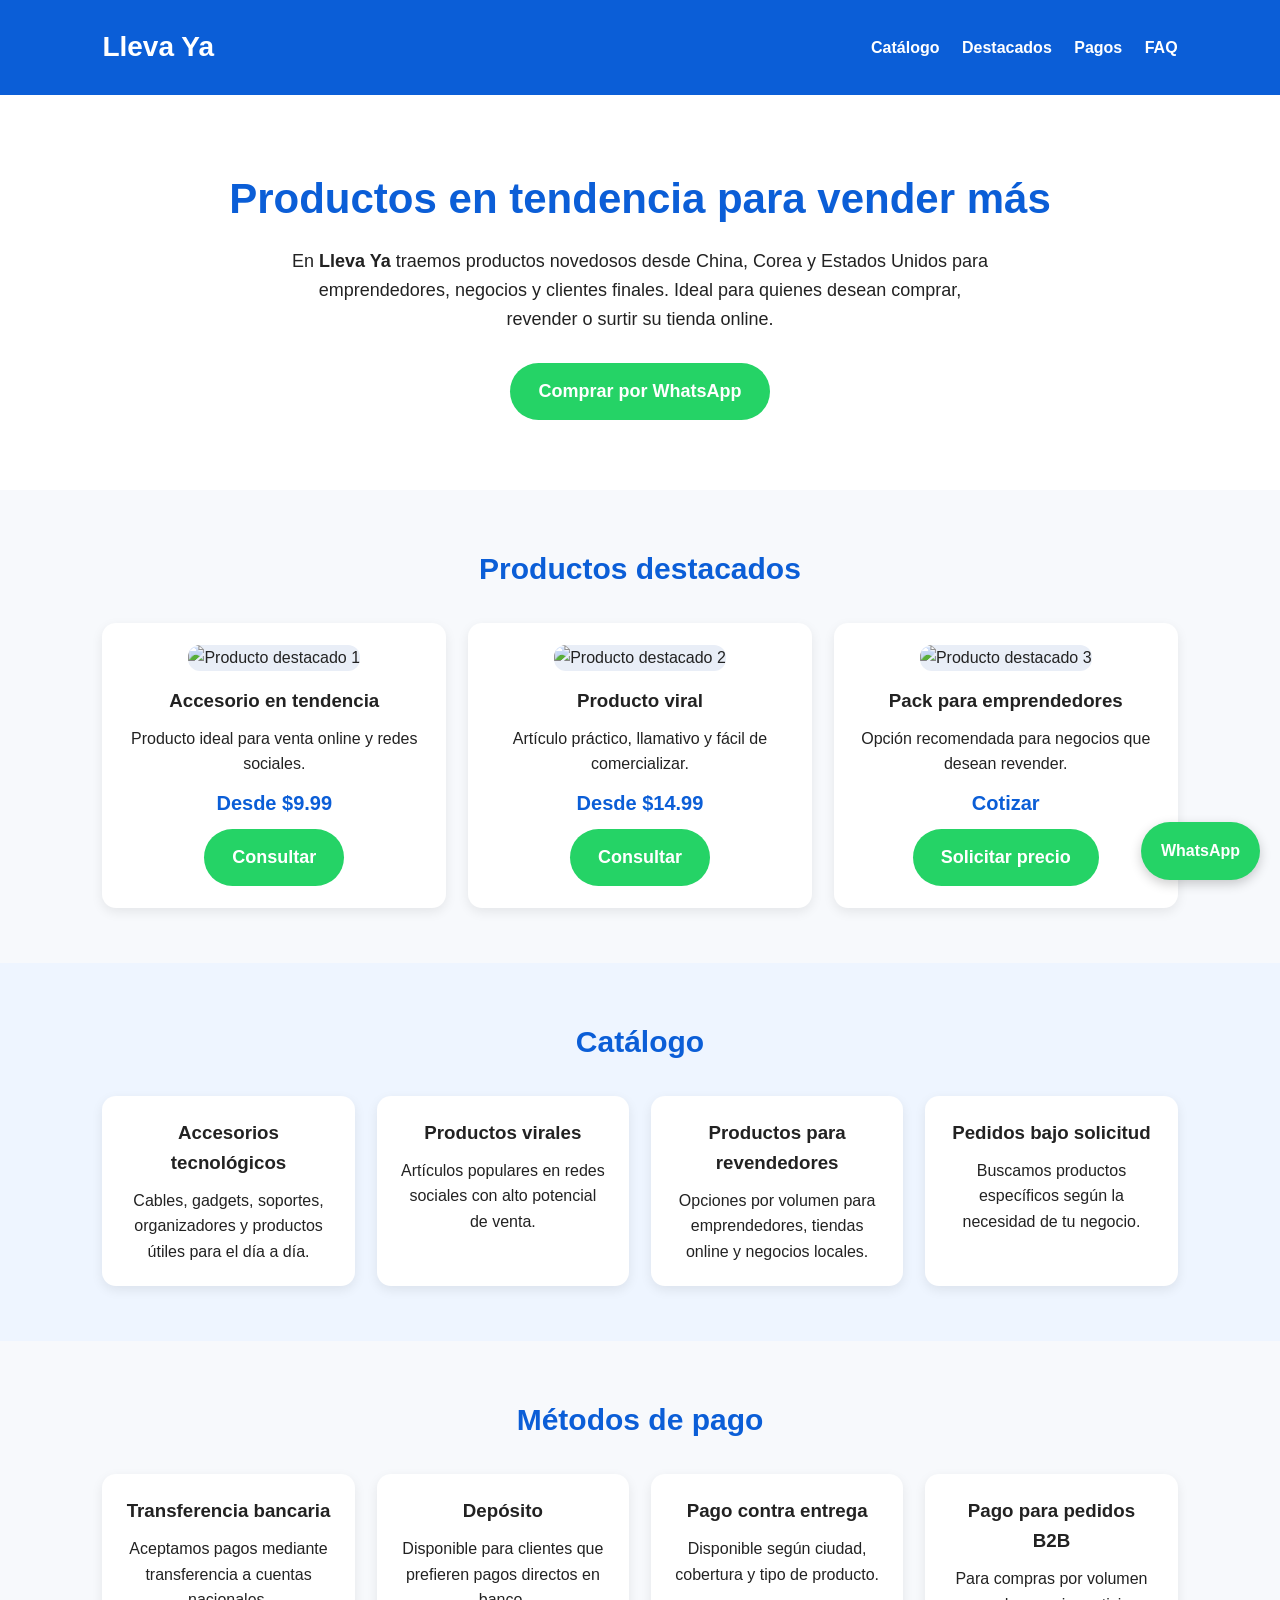
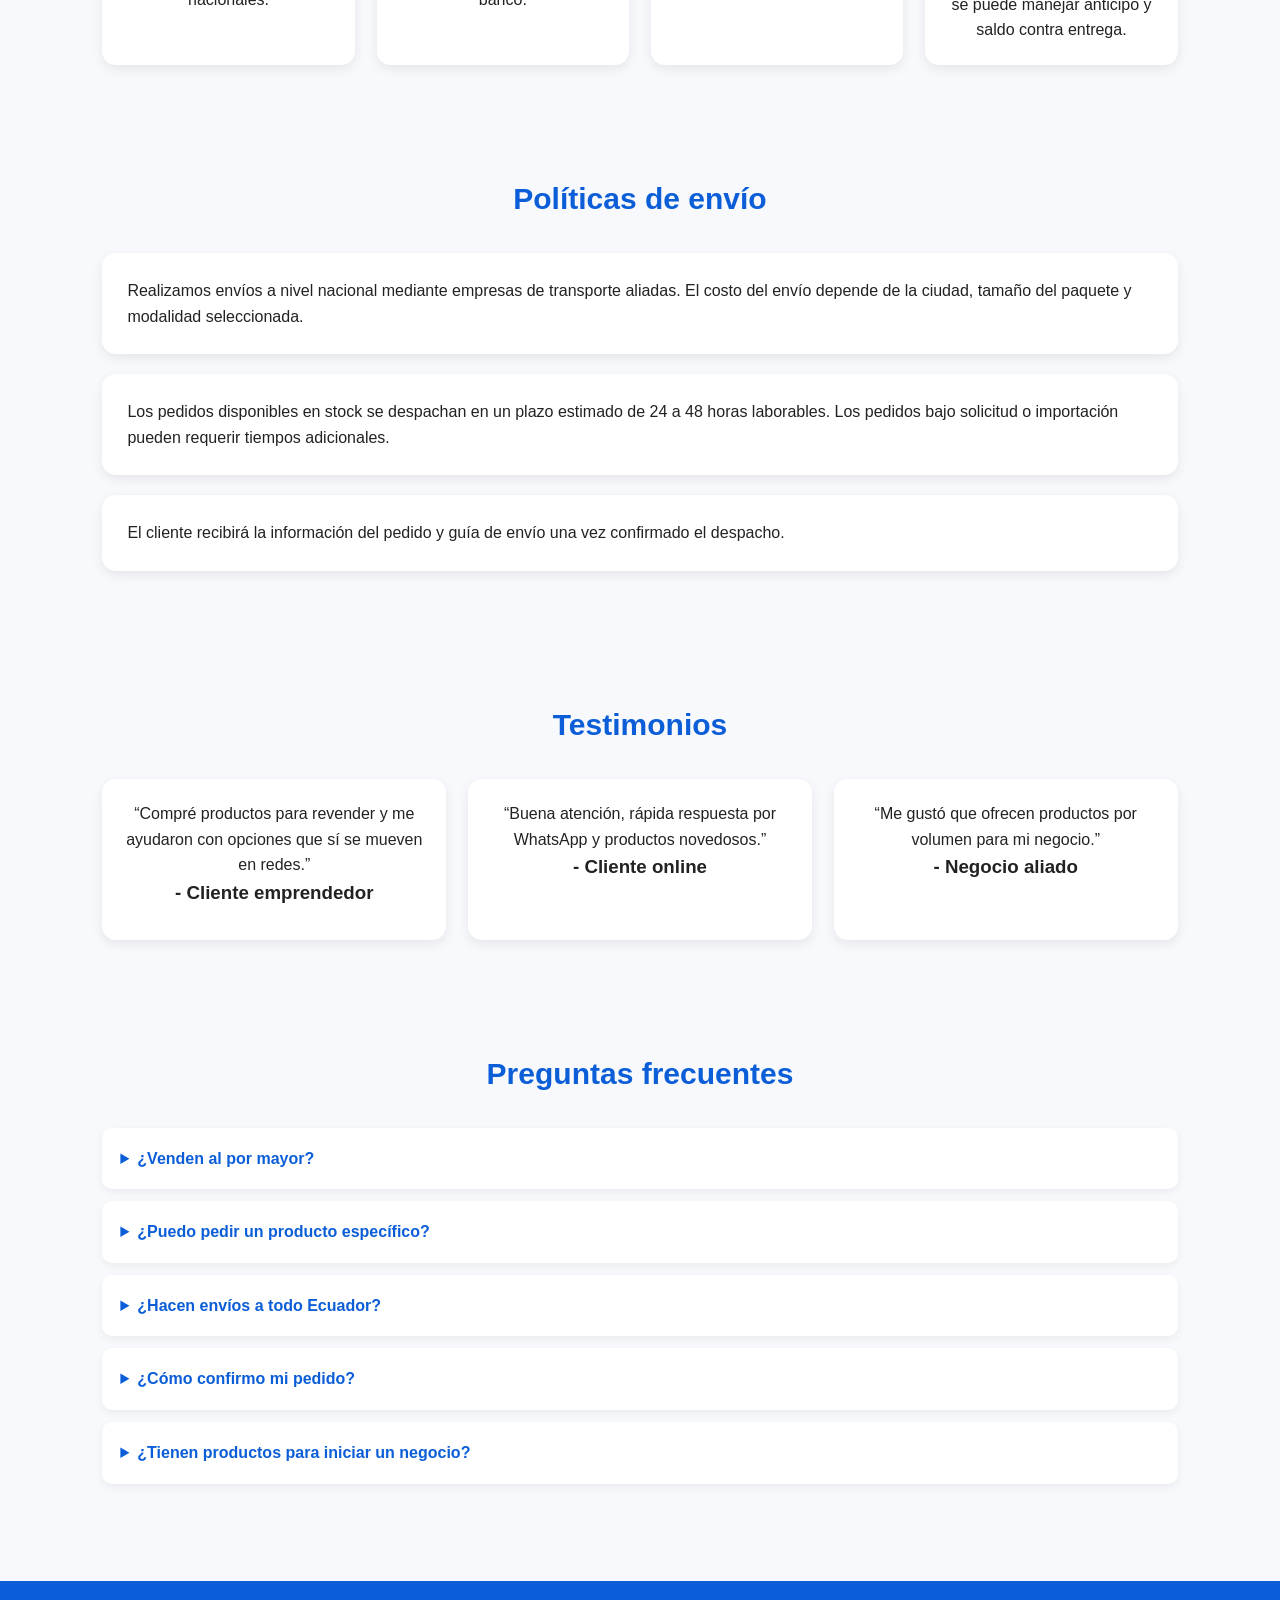
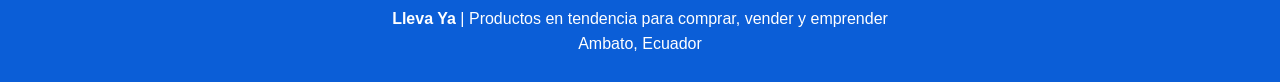
==== Tienda.html @ b3fd1996 "new file:   Tienda.html 	deleted:    hola_mundo.html 	modified:   index.html" ====
<!DOCTYPE html>
<html lang="es">
<head>
  <meta charset="UTF-8" />
  <meta name="viewport" content="width=device-width, initial-scale=1.0" />
  <title>Lleva Ya | Productos en tendencia de ISRAEL JACOME P.</title>

  <style>
    * {
      box-sizing: border-box;
      margin: 0;
      padding: 0;
    }

    body {
      font-family: Arial, sans-serif;
      background: #f7f9fc;
      color: #222;
      line-height: 1.6;
    }

    header {
      background: #0b5ed7;
      color: white;
      padding: 25px 8%;
      display: flex;
      justify-content: space-between;
      align-items: center;
      flex-wrap: wrap;
    }

    .logo {
      font-size: 28px;
      font-weight: bold;
    }

    nav a {
      color: white;
      text-decoration: none;
      margin-left: 18px;
      font-weight: bold;
    }

    .hero {
      padding: 70px 8%;
      text-align: center;
      background: white;
    }

    .hero h1 {
      font-size: 42px;
      color: #0b5ed7;
      margin-bottom: 15px;
    }

    .hero p {
      font-size: 18px;
      max-width: 700px;
      margin: auto;
      margin-bottom: 30px;
    }

    .btn-whatsapp {
      display: inline-block;
      background: #25d366;
      color: white;
      padding: 14px 28px;
      border-radius: 30px;
      text-decoration: none;
      font-weight: bold;
      font-size: 18px;
    }

    section {
      padding: 55px 8%;
    }

    section h2 {
      text-align: center;
      color: #0b5ed7;
      margin-bottom: 30px;
      font-size: 30px;
    }

    .grid {
      display: grid;
      grid-template-columns: repeat(auto-fit, minmax(220px, 1fr));
      gap: 22px;
    }

    .card {
      background: white;
      border-radius: 14px;
      padding: 22px;
      box-shadow: 0 4px 12px rgba(0,0,0,0.08);
      text-align: center;
    }

    .card img {
      width: 100%;
      height: 160px;
      object-fit: cover;
      border-radius: 12px;
      margin-bottom: 15px;
      background: #e9eef7;
    }

    .card h3 {
      margin-bottom: 10px;
      color: #222;
    }

    .price {
      color: #0b5ed7;
      font-weight: bold;
      font-size: 20px;
      margin: 10px 0;
    }

    .catalogo {
      background: #eef5ff;
    }

    .info-box {
      background: white;
      padding: 25px;
      border-radius: 14px;
      box-shadow: 0 4px 12px rgba(0,0,0,0.08);
      margin-bottom: 20px;
    }

    .faq details {
      background: white;
      margin-bottom: 12px;
      padding: 18px;
      border-radius: 10px;
      box-shadow: 0 3px 8px rgba(0,0,0,0.06);
    }

    .faq summary {
      font-weight: bold;
      cursor: pointer;
      color: #0b5ed7;
    }

    footer {
      background: #0b5ed7;
      color: white;
      text-align: center;
      padding: 25px;
      margin-top: 30px;
    }

    .whatsapp-float {
      position: fixed;
      right: 20px;
      bottom: 20px;
      background: #25d366;
      color: white;
      padding: 16px 20px;
      border-radius: 50px;
      text-decoration: none;
      font-weight: bold;
      box-shadow: 0 4px 12px rgba(0,0,0,0.2);
    }

    @media (max-width: 768px) {
      header {
        text-align: center;
        justify-content: center;
      }

      nav {
        margin-top: 15px;
      }

      nav a {
        display: inline-block;
        margin: 8px;
      }

      .hero h1 {
        font-size: 32px;
      }
    }
  </style>
</head>

<body>

  <header>
    <div class="logo">Lleva Ya</div>
    <nav>
      <a href="#catalogo">Catálogo</a>
      <a href="#destacados">Destacados</a>
      <a href="#pagos">Pagos</a>
      <a href="#faq">FAQ</a>
    </nav>
  </header>

  <section class="hero">
    <h1>Productos en tendencia para vender más</h1>
    <p>
      En <strong>Lleva Ya</strong> traemos productos novedosos desde China, Corea y Estados Unidos
      para emprendedores, negocios y clientes finales. Ideal para quienes desean comprar, revender
      o surtir su tienda online.
    </p>

    <a class="btn-whatsapp" href="https://wa.me/593XXXXXXXXX?text=Hola%20Lleva%20Ya,%20quiero%20información%20sobre%20sus%20productos" target="_blank">
      Comprar por WhatsApp
    </a>
  </section>

  <section id="destacados">
    <h2>Productos destacados</h2>

    <div class="grid">
      <div class="card">
        <img src="https://via.placeholder.com/300x180" alt="Producto destacado 1">
        <h3>Accesorio en tendencia</h3>
        <p>Producto ideal para venta online y redes sociales.</p>
        <p class="price">Desde $9.99</p>
        <a class="btn-whatsapp" href="https://wa.me/593XXXXXXXXX" target="_blank">Consultar</a>
      </div>

      <div class="card">
        <img src="https://via.placeholder.com/300x180" alt="Producto destacado 2">
        <h3>Producto viral</h3>
        <p>Artículo práctico, llamativo y fácil de comercializar.</p>
        <p class="price">Desde $14.99</p>
        <a class="btn-whatsapp" href="https://wa.me/593XXXXXXXXX" target="_blank">Consultar</a>
      </div>

      <div class="card">
        <img src="https://via.placeholder.com/300x180" alt="Producto destacado 3">
        <h3>Pack para emprendedores</h3>
        <p>Opción recomendada para negocios que desean revender.</p>
        <p class="price">Cotizar</p>
        <a class="btn-whatsapp" href="https://wa.me/593XXXXXXXXX" target="_blank">Solicitar precio</a>
      </div>
    </div>
  </section>

  <section id="catalogo" class="catalogo">
    <h2>Catálogo</h2>

    <div class="grid">
      <div class="card">
        <h3>Accesorios tecnológicos</h3>
        <p>Cables, gadgets, soportes, organizadores y productos útiles para el día a día.</p>
      </div>

      <div class="card">
        <h3>Productos virales</h3>
        <p>Artículos populares en redes sociales con alto potencial de venta.</p>
      </div>

      <div class="card">
        <h3>Productos para revendedores</h3>
        <p>Opciones por volumen para emprendedores, tiendas online y negocios locales.</p>
      </div>

      <div class="card">
        <h3>Pedidos bajo solicitud</h3>
        <p>Buscamos productos específicos según la necesidad de tu negocio.</p>
      </div>
    </div>
  </section>

  <section id="pagos">
    <h2>Métodos de pago</h2>

    <div class="grid">
      <div class="card">
        <h3>Transferencia bancaria</h3>
        <p>Aceptamos pagos mediante transferencia a cuentas nacionales.</p>
      </div>

      <div class="card">
        <h3>Depósito</h3>
        <p>Disponible para clientes que prefieren pagos directos en banco.</p>
      </div>

      <div class="card">
        <h3>Pago contra entrega</h3>
        <p>Disponible según ciudad, cobertura y tipo de producto.</p>
      </div>

      <div class="card">
        <h3>Pago para pedidos B2B</h3>
        <p>Para compras por volumen se puede manejar anticipo y saldo contra entrega.</p>
      </div>
    </div>
  </section>

  <section id="envios">
    <h2>Políticas de envío</h2>

    <div class="info-box">
      <p>
        Realizamos envíos a nivel nacional mediante empresas de transporte aliadas.
        El costo del envío depende de la ciudad, tamaño del paquete y modalidad seleccionada.
      </p>
    </div>

    <div class="info-box">
      <p>
        Los pedidos disponibles en stock se despachan en un plazo estimado de 24 a 48 horas laborables.
        Los pedidos bajo solicitud o importación pueden requerir tiempos adicionales.
      </p>
    </div>

    <div class="info-box">
      <p>
        El cliente recibirá la información del pedido y guía de envío una vez confirmado el despacho.
      </p>
    </div>
  </section>

  <section id="testimonios">
    <h2>Testimonios</h2>

    <div class="grid">
      <div class="card">
        <p>“Compré productos para revender y me ayudaron con opciones que sí se mueven en redes.”</p>
        <h3>- Cliente emprendedor</h3>
      </div>

      <div class="card">
        <p>“Buena atención, rápida respuesta por WhatsApp y productos novedosos.”</p>
        <h3>- Cliente online</h3>
      </div>

      <div class="card">
        <p>“Me gustó que ofrecen productos por volumen para mi negocio.”</p>
        <h3>- Negocio aliado</h3>
      </div>
    </div>
  </section>

  <section id="faq" class="faq">
    <h2>Preguntas frecuentes</h2>

    <details>
      <summary>¿Venden al por mayor?</summary>
      <p>Sí. Tenemos opciones para emprendedores, negocios y revendedores.</p>
    </details>

    <details>
      <summary>¿Puedo pedir un producto específico?</summary>
      <p>Sí. Podemos ayudarte a buscar productos en tendencia desde China, Corea o Estados Unidos.</p>
    </details>

    <details>
      <summary>¿Hacen envíos a todo Ecuador?</summary>
      <p>Sí. Realizamos envíos a nivel nacional según cobertura de las empresas de transporte.</p>
    </details>

    <details>
      <summary>¿Cómo confirmo mi pedido?</summary>
      <p>Debes contactarnos por WhatsApp, indicar el producto, cantidad, ciudad y método de pago.</p>
    </details>

    <details>
      <summary>¿Tienen productos para iniciar un negocio?</summary>
      <p>Sí. Te podemos recomendar productos con potencial de venta para redes sociales y tiendas online.</p>
    </details>
  </section>

  <footer>
    <p><strong>Lleva Ya</strong> | Productos en tendencia para comprar, vender y emprender</p>
    <p>Ambato, Ecuador</p>
  </footer>

  <a class="whatsapp-float" href="https://wa.me/593XXXXXXXXX?text=Hola%20quiero%20comprar%20productos%20de%20Lleva%20Ya" target="_blank">
    WhatsApp
  </a>

</body>
</html>
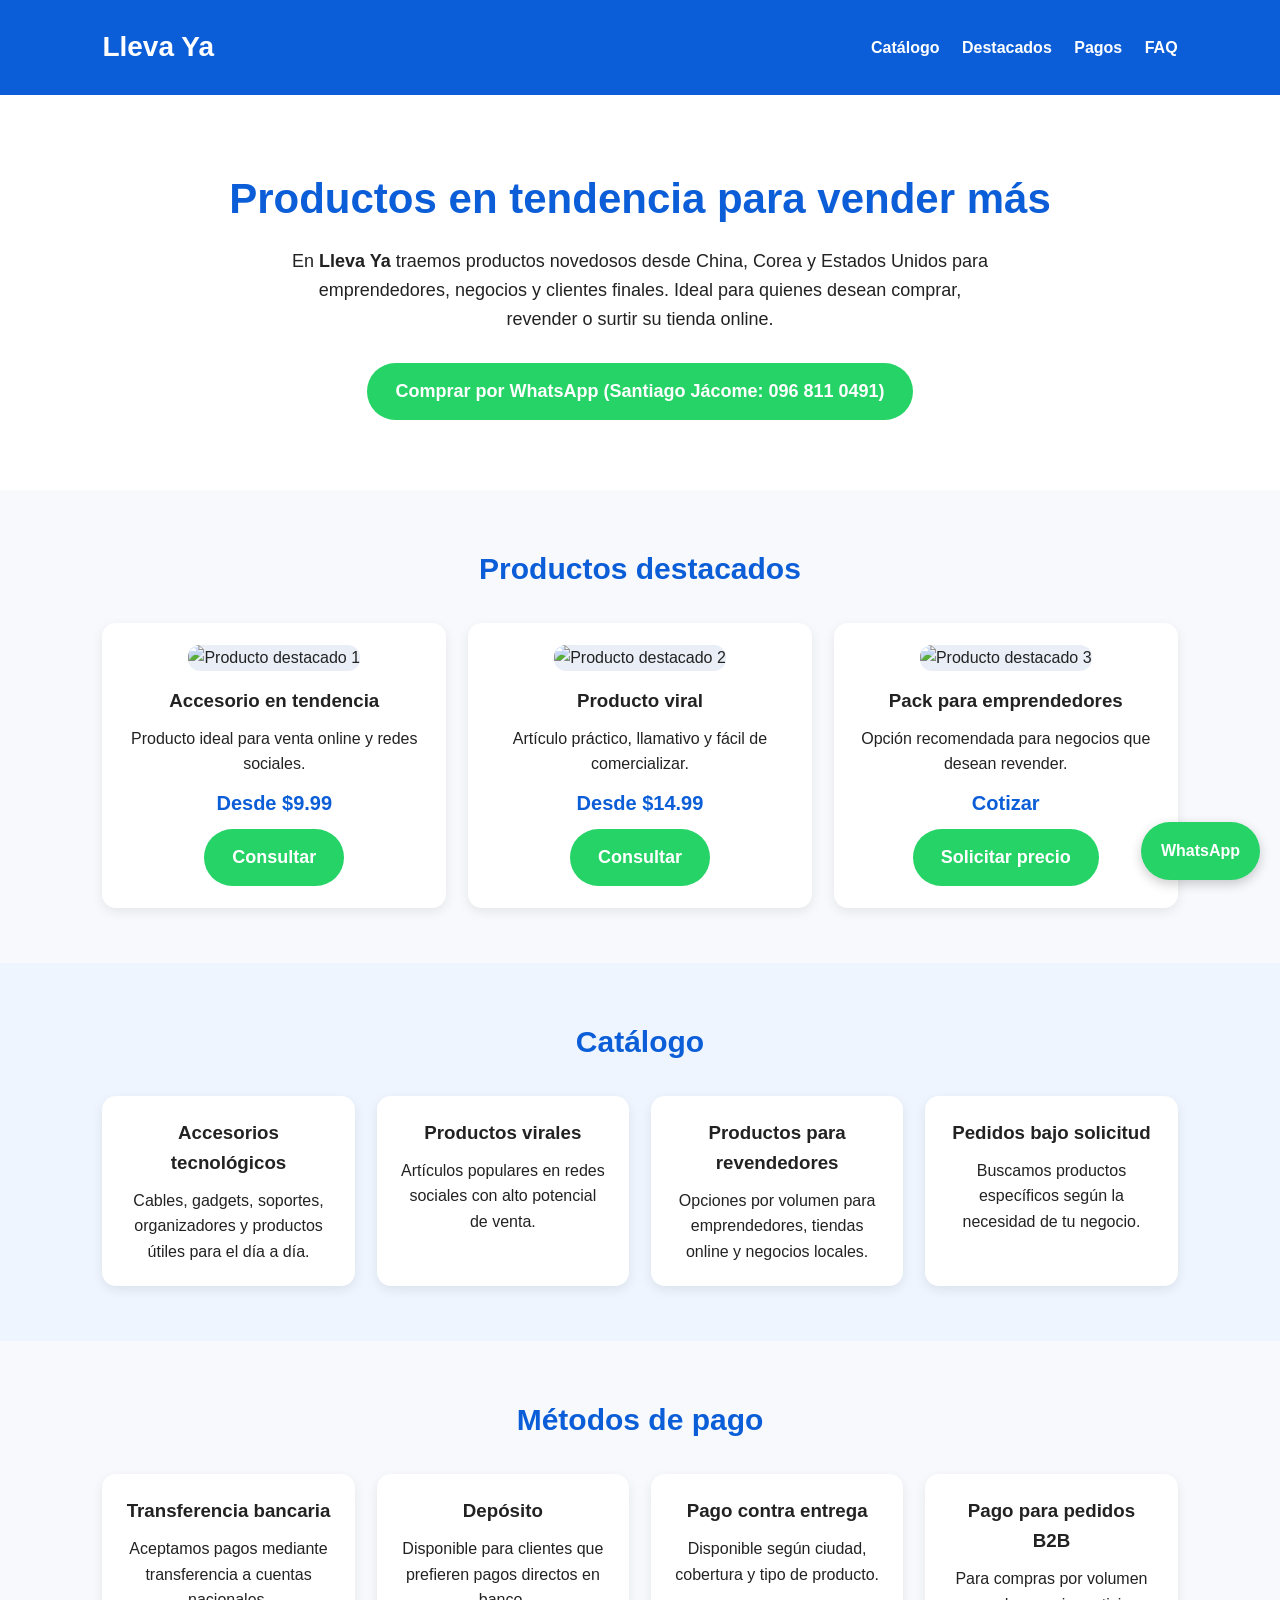
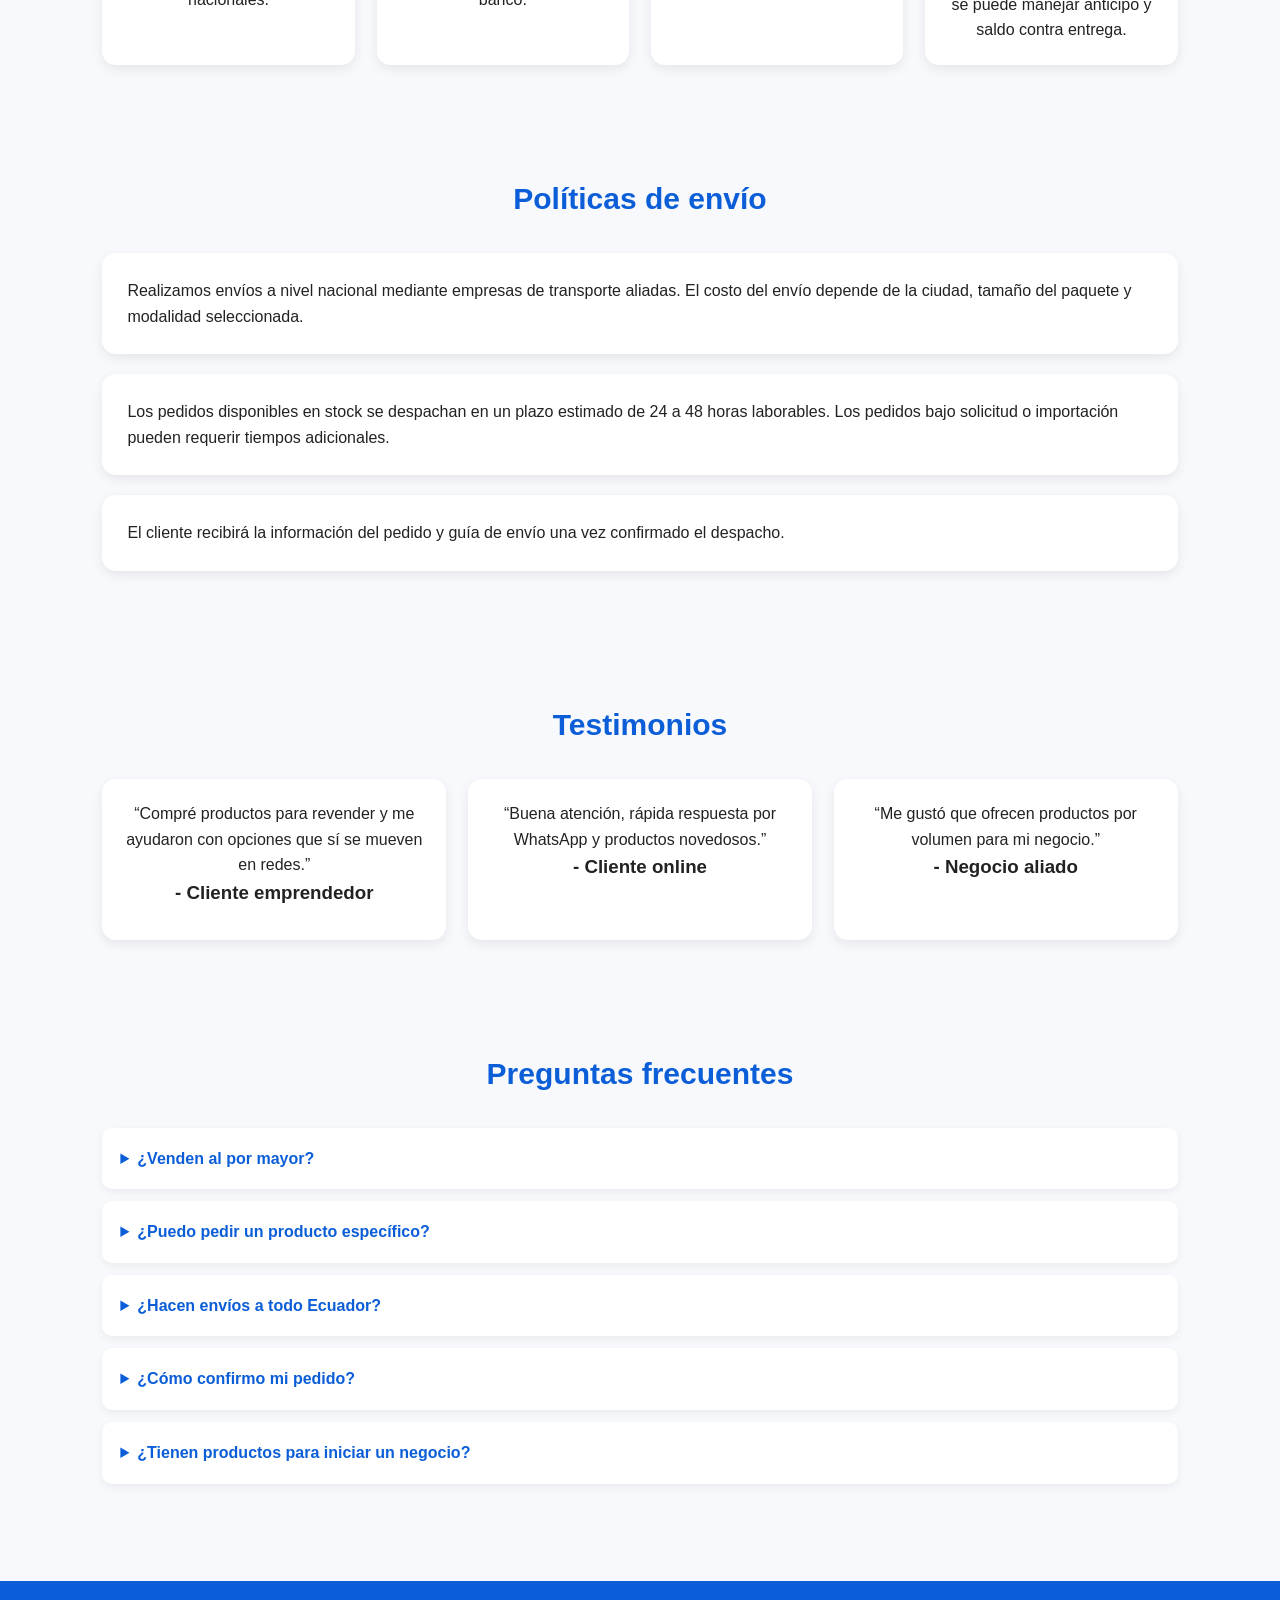
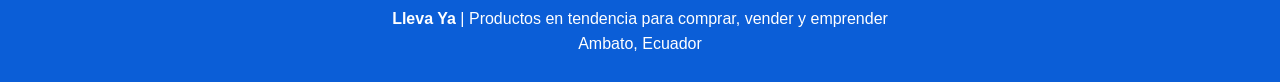
==== commit 593ca87e: "mier10_2" ====
--- a/Tienda.html
+++ b/Tienda.html
@@ -207,7 +207,7 @@
     </p>
 
     <a class="btn-whatsapp" href="https://wa.me/593XXXXXXXXX?text=Hola%20Lleva%20Ya,%20quiero%20información%20sobre%20sus%20productos" target="_blank">
-      Comprar por WhatsApp
+      Comprar por WhatsApp (Santiago Jácome: 096 811 0491)
     </a>
   </section>
 
